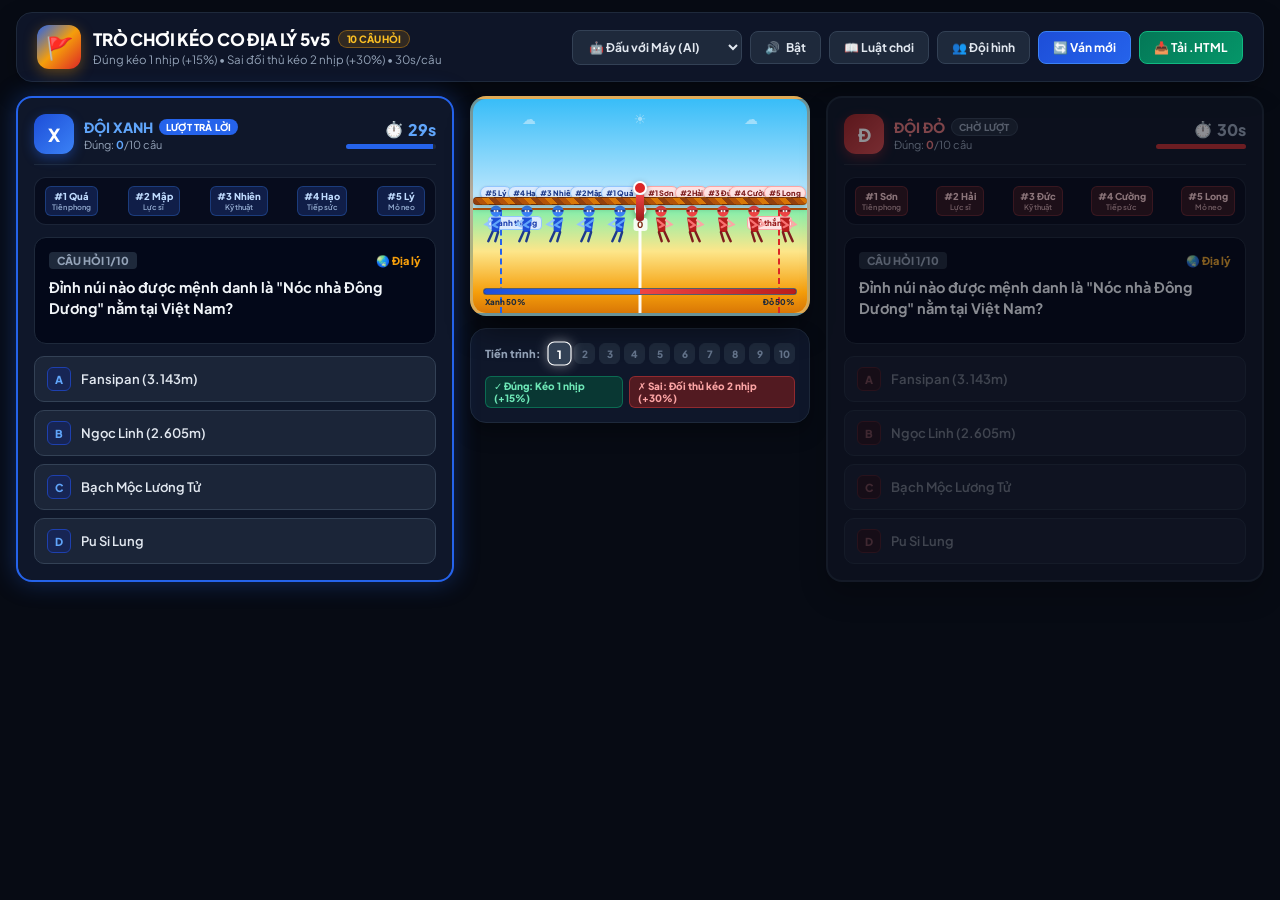
==== index.html @ 5a84fb9d "feat: initialize 5v5 geography tug-of-war game Set up project scaffolding including React, Vite, Tai" ====
<!DOCTYPE html>
<html lang="vi">
<head>
  <meta charset="UTF-8">
  <meta name="viewport" content="width=device-width, initial-scale=1.0">
  <title>Trò Chơi Kéo Co Địa Lý 5v5</title>
  <meta name="description" content="Trò chơi kéo co đối kháng 5v5 giữa Đội Xanh và Đội Đỏ, tích hợp 10 câu hỏi Địa lý: trả lời đúng kéo 1 nhịp, trả lời sai đối thủ kéo 2 nhịp." />
  <meta property="og:title" content="Trò Chơi Kéo Co Địa Lý 5v5" />
  <meta property="og:description" content="Trò chơi kéo co đối kháng 5v5 giữa Đội Xanh và Đội Đỏ, tích hợp 10 câu hỏi Địa lý: trả lời đúng kéo 1 nhịp, trả lời sai đối thủ kéo 2 nhịp." />
  <meta property="og:type" content="website" />
  <link rel="stylesheet" href="/style.css">
</head>
<body>

  <div class="app-wrapper">

    <!-- HEADER -->
    <header class="main-header" id="main-header">
      <div class="brand-section">
        <div class="brand-logo" id="brand-logo">🚩</div>
        <div>
          <div class="brand-title">
            TRÒ CHƠI KÉO CO ĐỊA LÝ 5v5
            <span class="brand-badge">10 Câu Hỏi</span>
          </div>
          <div class="brand-sub">Đúng kéo 1 nhịp (+15%) • Sai đối thủ kéo 2 nhịp (+30%) • 30s/câu</div>
        </div>
      </div>

      <div class="header-toolbar">
        <select id="select-game-mode" class="action-select" title="Chọn chế độ chơi">
          <option value="bot">🤖 Đấu với Máy (AI)</option>
          <option value="pvp">👥 2 Người chơi (PvP)</option>
        </select>

        <button id="btn-toggle-sound" class="action-btn" title="Bật/Tắt âm thanh">
          🔊 <span id="sound-status-text">Bật</span>
        </button>

        <button id="btn-show-rules" class="action-btn" title="Xem luật chơi">
          📖 Luật chơi
        </button>

        <button id="btn-show-roster" class="action-btn" title="Xem danh sách 10 vận động viên">
          👥 Đội hình
        </button>

        <button id="btn-reset-game" class="action-btn btn-blue" title="Bắt đầu ván mới">
          🔄 Ván mới
        </button>

        <a href="/game_keo_co.html" download="tro-choi-keo-co-dia-ly.html" class="action-btn btn-green" title="Tải file HTML duy nhất để chạy offline không cần mạng">
          📥 Tải .HTML
        </a>
      </div>
    </header>

    <!-- MAIN 3-COLUMN BATTLE LAYOUT -->
    <main class="battle-grid">

      <!-- 1. BẢNG CÂU HỎI ĐỘI XANH (BÊN TRÁI) -->
      <section id="blue-panel" class="quiz-panel blue-active">
        <div class="panel-head">
          <div class="team-info">
            <div class="team-icon blue">X</div>
            <div>
              <div class="team-name-row blue">
                ĐỘI XANH
                <span id="blue-status-pill" class="status-pill active-blue">LƯỢT TRẢ LỜI</span>
              </div>
              <div style="font-size: 11px; color: var(--text-muted); margin-top: 2px;">
                Đúng: <strong id="blue-score-num" style="color: var(--blue-light);">0</strong>/10 câu
              </div>
            </div>
          </div>

          <div class="timer-wrapper">
            <div class="timer-counter" id="blue-timer-digits">
              ⏱️ <span id="blue-countdown" style="color: var(--blue-light);">30s</span>
            </div>
            <div class="timer-bar-container">
              <div id="blue-timer-bar" class="timer-bar-inner timer-bar-blue"></div>
            </div>
          </div>
        </div>

        <!-- 5 Thành viên Đội Xanh -->
        <div id="blue-roster-chips" class="roster-chip-box"></div>

        <!-- Khung hiển thị câu hỏi -->
        <div class="question-box">
          <div class="question-tags">
            <span class="q-badge">CÂU HỎI <strong id="blue-q-current">1</strong>/10</span>
            <span class="topic-badge">🌏 Địa lý</span>
          </div>
          <div id="blue-q-text" class="question-text">Đang chuẩn bị câu hỏi...</div>
        </div>

        <!-- 4 Nút Lựa chọn A, B, C, D -->
        <div id="blue-options-container" class="answers-grid"></div>
      </section>

      <!-- 2. SÂN KÉO CO NHỎ GỌN Ở GIỮA -->
      <section class="center-column">
        
        <div class="arena-container" id="arena-stadium">
          <!-- Sky decoration -->
          <div class="arena-sky-clouds">
            <span>☁️</span>
            <span>☀️</span>
            <span>☁️</span>
          </div>

          <!-- Ground with chalk marks -->
          <div class="arena-ground-strip">
            <!-- Center Line 0 -->
            <div class="center-chalk-line">
              <div class="chalk-pin"></div>
              <span class="chalk-label">0</span>
            </div>

            <!-- Left Victory Line (Blue wins) -->
            <div class="threshold-left">
              <span class="threshold-tag tag-left">Xanh thắng</span>
            </div>

            <!-- Right Victory Line (Red wins) -->
            <div class="threshold-right">
              <span class="threshold-tag tag-right">Đỏ thắng</span>
            </div>
          </div>

          <!-- Dynamic Stage Canvas (Moves along X axis when pulled) -->
          <div id="pull-stage-canvas" class="pull-stage-canvas">
            
            <!-- Twisted Rope & Center Knot Ribbon -->
            <div class="rope-container">
              <div class="rope-braid"></div>
              <div class="rope-knot-flag">
                <div class="knot-knot"></div>
                <div class="knot-ribbon"></div>
              </div>
            </div>

            <!-- 5 Blue Athletes vs 5 Red Athletes -->
            <div class="athletes-arena-row">
              <div id="blue-squad-container" class="squad-group"></div>
              <div style="width: 28px;"></div>
              <div id="red-squad-container" class="squad-group"></div>
            </div>

          </div>

          <!-- Advantage Percentage Gauge -->
          <div class="gauge-wrapper">
            <div class="gauge-bar-track">
              <div id="gauge-fill-blue" class="gauge-fill-blue" style="width: 50%;"></div>
              <div id="gauge-fill-red" class="gauge-fill-red" style="width: 50%;"></div>
            </div>
            <div class="gauge-legend">
              <span id="gauge-label-blue">Xanh 50%</span>
              <span id="gauge-label-red">Đỏ 50%</span>
            </div>
          </div>
        </div>

        <!-- Center Information Card (Progress Stepper & Explanation) -->
        <div class="center-meta-card">
          <div class="dots-container-row">
            <span class="dots-label">Tiến trình:</span>
            <div id="dots-stepper" class="dots-track"></div>
          </div>

          <div class="rules-quick-summary">
            <span class="rule-pill success">✓ Đúng: Kéo 1 nhịp (+15%)</span>
            <span class="rule-pill danger">✗ Sai: Đối thủ kéo 2 nhịp (+30%)</span>
          </div>

          <!-- Evaluation / Result Banner -->
          <div id="evaluation-card" class="eval-card" style="display: none;">
            <div id="eval-header-text" class="eval-header"></div>
            <div id="eval-details-text" style="font-weight: 700;"></div>
            <div id="eval-explanation-text" class="eval-explanation"></div>
            <button id="btn-next-step" class="next-btn">
              Tiếp tục câu tiếp theo ➔
            </button>
          </div>
        </div>

      </section>

      <!-- 3. BẢNG CÂU HỎI ĐỘI ĐỎ (BÊN PHẢI) -->
      <section id="red-panel" class="quiz-panel inactive">
        <div class="panel-head">
          <div class="team-info">
            <div class="team-icon red">Đ</div>
            <div>
              <div class="team-name-row red">
                ĐỘI ĐỎ
                <span id="red-status-pill" class="status-pill wait">CHỜ LƯỢT</span>
              </div>
              <div style="font-size: 11px; color: var(--text-muted); margin-top: 2px;">
                Đúng: <strong id="red-score-num" style="color: var(--red-light);">0</strong>/10 câu
              </div>
            </div>
          </div>

          <div class="timer-wrapper">
            <div class="timer-counter" id="red-timer-digits">
              ⏱️ <span id="red-countdown" style="color: var(--text-muted);">30s</span>
            </div>
            <div class="timer-bar-container">
              <div id="red-timer-bar" class="timer-bar-inner timer-bar-red"></div>
            </div>
          </div>
        </div>

        <!-- 5 Thành viên Đội Đỏ -->
        <div id="red-roster-chips" class="roster-chip-box"></div>

        <!-- Khung hiển thị câu hỏi -->
        <div class="question-box">
          <div class="question-tags">
            <span class="q-badge">CÂU HỎI <strong id="red-q-current">1</strong>/10</span>
            <span class="topic-badge">🌏 Địa lý</span>
          </div>
          <div id="red-q-text" class="question-text">Đang chuẩn bị câu hỏi...</div>
        </div>

        <!-- 4 Nút Lựa chọn A, B, C, D -->
        <div id="red-options-container" class="answers-grid"></div>
      </section>

    </main>

  </div>

  <!-- MODAL: VICTORY ANNOUNCEMENT -->
  <div id="victory-modal" class="modal-layer" style="display: none;">
    <div class="modal-card">
      <div class="trophy-container">🏆</div>
      <div class="modal-header-text">
        <h2 id="modal-winner-title" class="modal-title">ĐỘI XANH VÔ ĐỊCH!</h2>
        <p id="modal-winner-sub" class="modal-sub">Trận đấu kéo co kịch tính đã kết thúc!</p>
      </div>

      <div class="score-recap-box">
        <div>
          <div class="recap-col-title">ĐỘI XANH</div>
          <div id="final-score-blue" class="recap-col-score" style="color: var(--blue-light);">0/10</div>
        </div>
        <div class="recap-divider"></div>
        <div>
          <div class="recap-col-title">ĐỘI ĐỎ</div>
          <div id="final-score-red" class="recap-col-score" style="color: var(--red-light);">0/10</div>
        </div>
      </div>

      <button id="btn-modal-play-again" class="next-btn" style="padding: 14px; font-size: 14px;">
        🔄 Chơi ván mới ngay
      </button>
    </div>
  </div>

  <!-- MODAL: RULES -->
  <div id="rules-modal" class="modal-layer" style="display: none;">
    <div class="modal-card">
      <div style="display: flex; justify-content: space-between; align-items: center; border-bottom: 1px solid var(--border-color); padding-bottom: 10px;">
        <h3 style="font-size: 16px; font-weight: 900; color: #fbbf24;">📖 LUẬT CHƠI KÉO CO ĐỊA LÝ 5v5</h3>
        <button id="btn-close-rules" class="modal-close-btn" style="padding: 4px 10px;">✕</button>
      </div>

      <div style="font-size: 13px; line-height: 1.6; color: #cbd5e1; display: flex; flex-direction: column; gap: 10px;">
        <p>🚩 <strong>Đội hình:</strong> Mỗi đội gồm <strong>5 thành viên</strong> giữ các vị trí Tiên phong, Lực sĩ, Kỹ thuật, Tiếp sức và Mỏ neo.</p>
        <p>🎯 <strong>Cơ chế kéo dây:</strong></p>
        <ul style="padding-left: 20px; display: flex; flex-direction: column; gap: 6px;">
          <li><span style="color: #34d399;">✓ Trả lời Đúng:</span> Đội của mình kéo dây <strong>1 nhịp (+15%)</strong> về phía sân mình.</li>
          <li><span style="color: #f87171;">✗ Trả lời Sai:</span> Đội đối phương được kéo <strong>2 nhịp (+30%)</strong> về phía họ!</li>
        </ul>
        <p>⏱️ <strong>Thời gian:</strong> Mỗi câu hỏi có <strong>30 giây</strong> suy nghĩ. Hết giờ tính là trả lời sai.</p>
        <p>🏆 <strong>Chiến thắng:</strong> Kéo mốc cờ đỏ chạm vạch chiến thắng của đội mình, hoặc có lợi thế lớn hơn sau khi hoàn thành cả 10 câu hỏi!</p>
      </div>
    </div>
  </div>

  <!-- MODAL: ROSTERS -->
  <div id="roster-modal" class="modal-layer" style="display: none;">
    <div class="modal-card" style="max-width: 540px;">
      <div style="display: flex; justify-content: space-between; align-items: center; border-bottom: 1px solid var(--border-color); padding-bottom: 10px;">
        <h3 style="font-size: 16px; font-weight: 900; color: #60a5fa;">👥 DANH SÁCH 10 VẬN ĐỘNG VIÊN</h3>
        <button id="btn-close-roster" class="modal-close-btn" style="padding: 4px 10px;">✕</button>
      </div>

      <div style="display: grid; grid-template-columns: 1fr 1fr; gap: 14px;">
        <div style="background: rgba(30, 58, 138, 0.2); border: 1px solid rgba(59, 130, 246, 0.4); border-radius: 12px; padding: 12px;">
          <h4 style="color: #93c5fd; font-weight: 900; font-size: 13px; margin-bottom: 8px;">ĐỘI XANH</h4>
          <ul style="list-style: none; font-size: 12px; display: flex; flex-direction: column; gap: 6px;">
            <li><strong>#1 Quá</strong> - Tiên phong</li>
            <li><strong>#2 Mập</strong> - Lực sĩ</li>
            <li><strong>#3 Nhiên</strong> - Kỹ thuật</li>
            <li><strong>#4 Hạo</strong> - Tiếp sức</li>
            <li><strong>#5 Lý</strong> - Mỏ neo</li>
          </ul>
        </div>

        <div style="background: rgba(127, 29, 29, 0.2); border: 1px solid rgba(239, 68, 68, 0.4); border-radius: 12px; padding: 12px;">
          <h4 style="color: #fca5a5; font-weight: 900; font-size: 13px; margin-bottom: 8px;">ĐỘI ĐỎ</h4>
          <ul style="list-style: none; font-size: 12px; display: flex; flex-direction: column; gap: 6px;">
            <li><strong>#1 Sơn</strong> - Tiên phong</li>
            <li><strong>#2 Hải</strong> - Lực sĩ</li>
            <li><strong>#3 Đức</strong> - Kỹ thuật</li>
            <li><strong>#4 Cường</strong> - Tiếp sức</li>
            <li><strong>#5 Long</strong> - Mỏ neo</li>
          </ul>
        </div>
      </div>
    </div>
  </div>

  <!-- SCRIPT -->
  <script type="module" src="/main.js"></script>
</body>
</html>
---- style.css ----
/* ==========================================================================
   TRÒ CHƠI KÉO CO ĐỊA LÝ 5v5 - CSS STYLESHEET
   100% Pure CSS - Modern, Responsive & Dynamic
   ========================================================================== */

@import url('https://fonts.googleapis.com/css2?family=Plus+Jakarta+Sans:wght@400;500;600;700;800;900&display=swap');

:root {
  --bg-primary: #070b14;
  --bg-surface: #0f172a;
  --bg-card: rgba(15, 23, 42, 0.85);
  --border-color: #1e293b;
  --border-hover: #334155;
  --text-main: #f8fafc;
  --text-muted: #94a3b8;
  --blue-primary: #2563eb;
  --blue-light: #60a5fa;
  --blue-dark: #1e3a8a;
  --blue-glow: rgba(37, 99, 235, 0.35);
  --red-primary: #dc2626;
  --red-light: #f87171;
  --red-dark: #7f1d1d;
  --red-glow: rgba(220, 38, 38, 0.35);
  --gold-primary: #f59e0b;
  --green-primary: #10b981;
  --radius-lg: 16px;
  --radius-md: 12px;
  --radius-sm: 8px;
}

* {
  box-sizing: border-box;
  margin: 0;
  padding: 0;
  font-family: 'Plus Jakarta Sans', system-ui, -apple-system, sans-serif;
}

body {
  background-color: var(--bg-primary);
  color: var(--text-main);
  min-height: 100vh;
  display: flex;
  flex-direction: column;
  align-items: center;
  padding: 12px 16px 24px;
  overflow-x: hidden;
}

.app-wrapper {
  width: 100%;
  max-width: 1360px;
  display: flex;
  flex-direction: column;
  gap: 14px;
}

/* ==========================================================================
   HEADER
   ========================================================================== */
.main-header {
  background: rgba(15, 23, 42, 0.95);
  backdrop-filter: blur(12px);
  border: 1px solid var(--border-color);
  border-radius: var(--radius-lg);
  padding: 12px 20px;
  display: flex;
  flex-wrap: wrap;
  justify-content: space-between;
  align-items: center;
  gap: 12px;
  box-shadow: 0 10px 30px -10px rgba(0, 0, 0, 0.6);
}

.brand-section {
  display: flex;
  align-items: center;
  gap: 12px;
}

.brand-logo {
  width: 44px;
  height: 44px;
  border-radius: 12px;
  background: linear-gradient(135deg, var(--blue-primary), var(--gold-primary), var(--red-primary));
  display: flex;
  align-items: center;
  justify-content: center;
  font-size: 22px;
  box-shadow: 0 4px 14px rgba(245, 158, 11, 0.35);
}

.brand-title {
  font-size: 17px;
  font-weight: 900;
  letter-spacing: -0.01em;
  color: #ffffff;
  display: flex;
  align-items: center;
  gap: 8px;
  flex-wrap: wrap;
}

.brand-badge {
  font-size: 10px;
  font-weight: 800;
  background: rgba(245, 158, 11, 0.15);
  color: #fbbf24;
  border: 1px solid rgba(245, 158, 11, 0.4);
  padding: 2px 8px;
  border-radius: 9999px;
  text-transform: uppercase;
}

.brand-sub {
  font-size: 11.5px;
  color: var(--text-muted);
  margin-top: 2px;
}

.header-toolbar {
  display: flex;
  flex-wrap: wrap;
  align-items: center;
  gap: 8px;
}

.action-btn {
  background: #1e293b;
  color: #e2e8f0;
  border: 1px solid var(--border-hover);
  border-radius: var(--radius-sm);
  padding: 8px 14px;
  font-size: 12px;
  font-weight: 700;
  cursor: pointer;
  display: inline-flex;
  align-items: center;
  gap: 6px;
  text-decoration: none;
  transition: all 0.2s ease;
  user-select: none;
}

.action-btn:hover {
  background: #334155;
  border-color: #475569;
  transform: translateY(-1px);
}

.action-btn:active {
  transform: translateY(0);
}

.action-select {
  background: #1e293b;
  color: #e2e8f0;
  border: 1px solid var(--border-hover);
  border-radius: var(--radius-sm);
  padding: 8px 12px;
  font-size: 12px;
  font-weight: 700;
  cursor: pointer;
  outline: none;
}

.btn-blue {
  background: linear-gradient(135deg, #1d4ed8, #2563eb);
  color: #fff;
  border: 1px solid #3b82f6;
}
.btn-blue:hover {
  background: linear-gradient(135deg, #2563eb, #3b82f6);
}

.btn-green {
  background: linear-gradient(135deg, #047857, #059669);
  color: #fff;
  border: 1px solid #10b981;
}
.btn-green:hover {
  background: linear-gradient(135deg, #059669, #10b981);
}

/* ==========================================================================
   3-COLUMN BATTLE LAYOUT
   ========================================================================== */
.battle-grid {
  display: grid;
  grid-template-columns: 1fr;
  gap: 16px;
  width: 100%;
}

@media (min-width: 960px) {
  .battle-grid {
    grid-template-columns: 1fr 340px 1fr;
    align-items: start;
  }
}

/* ==========================================================================
   QUIZ PANELS (TEAM BLUE & TEAM RED)
   ========================================================================== */
.quiz-panel {
  background: var(--bg-surface);
  border: 2px solid var(--border-color);
  border-radius: var(--radius-lg);
  padding: 16px;
  display: flex;
  flex-direction: column;
  gap: 12px;
  box-shadow: 0 14px 28px rgba(0, 0, 0, 0.4);
  transition: all 0.3s cubic-bezier(0.4, 0, 0.2, 1);
  position: relative;
}

.quiz-panel.blue-active {
  border-color: var(--blue-primary);
  box-shadow: 0 0 24px var(--blue-glow);
}

.quiz-panel.red-active {
  border-color: var(--red-primary);
  box-shadow: 0 0 24px var(--red-glow);
}

.quiz-panel.inactive {
  opacity: 0.55;
  filter: saturate(0.8);
}

.panel-head {
  display: flex;
  justify-content: space-between;
  align-items: center;
  border-bottom: 1px solid var(--border-color);
  padding-bottom: 10px;
}

.team-info {
  display: flex;
  align-items: center;
  gap: 10px;
}

.team-icon {
  width: 40px;
  height: 40px;
  border-radius: var(--radius-md);
  display: flex;
  align-items: center;
  justify-content: center;
  font-size: 18px;
  font-weight: 900;
  color: #ffffff;
}

.team-icon.blue {
  background: linear-gradient(135deg, #1d4ed8, #3b82f6);
  box-shadow: 0 4px 12px rgba(37, 99, 235, 0.4);
}

.team-icon.red {
  background: linear-gradient(135deg, #b91c1c, #ef4444);
  box-shadow: 0 4px 12px rgba(220, 38, 38, 0.4);
}

.team-name-row {
  font-size: 14px;
  font-weight: 900;
  display: flex;
  align-items: center;
  gap: 6px;
}

.team-name-row.blue { color: var(--blue-light); }
.team-name-row.red { color: var(--red-light); }

.status-pill {
  font-size: 9.5px;
  font-weight: 800;
  padding: 2px 7px;
  border-radius: 9999px;
  letter-spacing: 0.02em;
  text-transform: uppercase;
}

.status-pill.active-blue {
  background: var(--blue-primary);
  color: #fff;
  animation: pulse-ring 1.8s infinite;
}

.status-pill.active-red {
  background: var(--red-primary);
  color: #fff;
  animation: pulse-ring 1.8s infinite;
}

.status-pill.wait {
  background: #1e293b;
  color: var(--text-muted);
  border: 1px solid var(--border-hover);
}

@keyframes pulse-ring {
  0% { box-shadow: 0 0 0 0 rgba(37, 99, 235, 0.5); }
  70% { box-shadow: 0 0 0 6px rgba(37, 99, 235, 0); }
  100% { box-shadow: 0 0 0 0 rgba(37, 99, 235, 0); }
}

.timer-wrapper {
  display: flex;
  flex-direction: column;
  align-items: flex-end;
}

.timer-counter {
  font-family: ui-monospace, monospace;
  font-size: 16px;
  font-weight: 900;
  display: flex;
  align-items: center;
  gap: 4px;
}

.timer-bar-container {
  width: 90px;
  height: 5px;
  background: #1e293b;
  border-radius: 9999px;
  overflow: hidden;
  margin-top: 4px;
}

.timer-bar-inner {
  height: 100%;
  width: 100%;
  transition: width 0.3s linear;
}

.timer-bar-blue { background: var(--blue-primary); }
.timer-bar-red { background: var(--red-primary); }
.timer-bar-urgent {
  background: #ef4444 !important;
  animation: bar-flicker 0.4s infinite alternate;
}

@keyframes bar-flicker {
  from { opacity: 0.6; }
  to { opacity: 1; }
}

/* 5 Team Members Mini Grid */
.roster-chip-box {
  background: rgba(2, 6, 23, 0.6);
  border: 1px solid rgba(30, 41, 59, 0.9);
  border-radius: var(--radius-md);
  padding: 8px 10px;
  display: flex;
  align-items: center;
  justify-content: space-between;
  gap: 4px;
  overflow-x: auto;
}

.roster-member {
  display: flex;
  flex-direction: column;
  align-items: center;
  font-size: 9.5px;
  font-weight: 800;
  padding: 3px 6px;
  border-radius: 6px;
  border: 1px solid transparent;
  min-width: 48px;
  text-align: center;
}

.roster-member.blue {
  background: rgba(30, 58, 138, 0.4);
  color: #bfdbfe;
  border-color: rgba(59, 130, 246, 0.3);
}

.roster-member.red {
  background: rgba(127, 29, 29, 0.4);
  color: #fecaca;
  border-color: rgba(239, 68, 68, 0.3);
}

.roster-role-sub {
  font-size: 7.5px;
  opacity: 0.75;
  font-weight: 600;
}

/* Question Section */
.question-box {
  background: rgba(2, 6, 23, 0.85);
  border: 1px solid var(--border-color);
  border-radius: var(--radius-md);
  padding: 14px;
  display: flex;
  flex-direction: column;
  gap: 8px;
}

.question-tags {
  display: flex;
  justify-content: space-between;
  align-items: center;
  font-size: 11px;
  font-weight: 800;
}

.q-badge {
  background: #1e293b;
  color: #94a3b8;
  padding: 2px 8px;
  border-radius: 4px;
}

.topic-badge {
  color: var(--gold-primary);
  display: flex;
  align-items: center;
  gap: 4px;
}

.question-text {
  font-size: 14.5px;
  font-weight: 700;
  line-height: 1.45;
  color: #f1f5f9;
  min-height: 52px;
}

/* Options A B C D */
.answers-grid {
  display: flex;
  flex-direction: column;
  gap: 8px;
}

.ans-btn {
  background: rgba(30, 41, 59, 0.85);
  border: 1px solid #334155;
  border-radius: 10px;
  padding: 10px 12px;
  color: #e2e8f0;
  font-size: 13px;
  font-weight: 600;
  display: flex;
  align-items: center;
  gap: 10px;
  text-align: left;
  cursor: pointer;
  transition: all 0.15s ease;
  user-select: none;
}

.ans-btn:hover:not(:disabled) {
  background: rgba(59, 130, 246, 0.2);
  border-color: #60a5fa;
  transform: translateX(3px);
  color: #ffffff;
}

.ans-btn:disabled {
  opacity: 0.45;
  cursor: not-allowed;
}

.ans-key {
  width: 24px;
  height: 24px;
  border-radius: 6px;
  font-size: 11px;
  font-weight: 900;
  display: flex;
  align-items: center;
  justify-content: center;
  flex-shrink: 0;
}

.key-blue {
  background: #172554;
  color: #60a5fa;
  border: 1px solid #1e40af;
}

.key-red {
  background: #450a0a;
  color: #f87171;
  border: 1px solid #991b1b;
}

/* ==========================================================================
   CENTER PANEL (TUG OF WAR ARENA & MATCH STATS)
   ========================================================================== */
.center-column {
  display: flex;
  flex-direction: column;
  gap: 12px;
}

/* The Stadium / Arena */
.arena-container {
  position: relative;
  width: 100%;
  height: 220px;
  border-radius: var(--radius-lg);
  border: 3px solid rgba(180, 83, 9, 0.4);
  background: linear-gradient(to bottom, #38bdf8 0%, #bae6fd 45%, #a7f3d0 70%, #fde68a 100%);
  overflow: hidden;
  box-shadow: 0 20px 30px -10px rgba(0, 0, 0, 0.6);
  user-select: none;
}

/* Sky clouds & sun accent */
.arena-sky-clouds {
  position: absolute;
  top: 10px;
  left: 0;
  right: 0;
  display: flex;
  justify-content: space-around;
  opacity: 0.45;
  pointer-events: none;
  font-size: 14px;
}

/* Stadium ground */
.arena-ground-strip {
  position: absolute;
  left: 0;
  right: 0;
  bottom: 0;
  height: 105px;
  background: linear-gradient(to top, #d97706, #f59e0b 20%, #fde68a 60%, #86efac 100%);
  border-top: 2px solid #b45309;
}

/* Chalk mark 0 */
.center-chalk-line {
  position: absolute;
  left: 50%;
  top: 0;
  bottom: 0;
  width: 3px;
  background: rgba(255, 255, 255, 0.95);
  transform: translateX(-50%);
  display: flex;
  flex-direction: column;
  align-items: center;
  z-index: 5;
}

.chalk-pin {
  width: 12px;
  height: 12px;
  border-radius: 50%;
  background: #ea580c;
  border: 2px solid #fff;
  margin-top: -6px;
  box-shadow: 0 2px 6px rgba(0,0,0,0.4);
}

.chalk-label {
  font-size: 9px;
  font-weight: 900;
  color: #7c2d12;
  background: rgba(255, 255, 255, 0.85);
  padding: 1px 4px;
  border-radius: 3px;
  margin-top: 2px;
}

/* Win threshold lines */
.threshold-left {
  position: absolute;
  left: 8%;
  top: 0;
  bottom: 0;
  border-left: 2px dashed #2563eb;
  z-index: 5;
}

.threshold-right {
  position: absolute;
  right: 8%;
  top: 0;
  bottom: 0;
  border-right: 2px dashed #dc2626;
  z-index: 5;
}

.threshold-tag {
  position: absolute;
  top: 6px;
  font-size: 8px;
  font-weight: 900;
  padding: 1px 4px;
  border-radius: 4px;
  white-space: nowrap;
}

.tag-left {
  left: -14px;
  background: #dbeafe;
  color: #1e40af;
  border: 1px solid #93c5fd;
}

.tag-right {
  right: -14px;
  background: #fee2e2;
  color: #991b1b;
  border: 1px solid #fca5a5;
}

/* Dynamic Pull Stage: Moves along X-axis */
.pull-stage-canvas {
  position: relative;
  width: 100%;
  height: 100%;
  display: flex;
  align-items: center;
  justify-content: center;
  transition: transform 0.35s cubic-bezier(0.34, 1.56, 0.64, 1);
  z-index: 10;
}

/* Rope line */
.rope-container {
  position: absolute;
  left: 0;
  right: 0;
  top: 96px;
  height: 12px;
  z-index: 20;
  display: flex;
  align-items: center;
  pointer-events: none;
}

.rope-braid {
  width: 100%;
  height: 8px;
  border-radius: 9999px;
  background: repeating-linear-gradient(
    45deg,
    #92400e,
    #92400e 5px,
    #b45309 5px,
    #b45309 10px,
    #d97706 10px,
    #d97706 15px
  );
  border-top: 1px solid rgba(69, 26, 3, 0.5);
  border-bottom: 1px solid rgba(69, 26, 3, 0.5);
  box-shadow: 0 3px 6px rgba(0, 0, 0, 0.25);
}

.rope-knot-flag {
  position: absolute;
  left: 50%;
  top: 50%;
  transform: translate(-50%, -50%);
  display: flex;
  flex-direction: column;
  align-items: center;
  z-index: 25;
}

.knot-knot {
  width: 14px;
  height: 14px;
  border-radius: 50%;
  background: #dc2626;
  border: 2px solid #ffffff;
  box-shadow: 0 2px 6px rgba(0,0,0,0.3);
}

.knot-ribbon {
  width: 8px;
  height: 26px;
  background: linear-gradient(to bottom, #ef4444, #991b1b);
  border-radius: 0 0 3px 3px;
  transform-origin: top center;
  animation: flutter-ribbon 1s ease-in-out infinite alternate;
}

@keyframes flutter-ribbon {
  0% { transform: rotate(-12deg); }
  100% { transform: rotate(12deg); }
}

/* Athlete sprites row */
.athletes-arena-row {
  position: relative;
  width: 100%;
  max-width: 320px;
  display: flex;
  align-items: flex-end;
  justify-content: space-between;
  padding: 0 4px;
  z-index: 15;
  margin-top: 18px;
}

.squad-group {
  display: flex;
  align-items: flex-end;
  margin: 0 -4px;
}

.athlete-figure {
  width: 31px;
  display: flex;
  flex-direction: column;
  align-items: center;
}

.athlete-nametag {
  font-size: 7.5px;
  font-weight: 900;
  padding: 1px 4px;
  border-radius: 9999px;
  white-space: nowrap;
  margin-bottom: 2px;
  box-shadow: 0 1px 3px rgba(0,0,0,0.2);
}

.nametag-blue {
  background: #dbeafe;
  color: #1e3a8a;
  border: 1px solid #93c5fd;
}

.nametag-red {
  background: #fee2e2;
  color: #7f1d1d;
  border: 1px solid #fca5a5;
}

/* Advantage percentage gauge */
.gauge-wrapper {
  position: absolute;
  bottom: 6px;
  left: 10px;
  right: 10px;
  z-index: 25;
}

.gauge-bar-track {
  width: 100%;
  height: 7px;
  background: #0f172a;
  border-radius: 9999px;
  overflow: hidden;
  display: flex;
  border: 1px solid rgba(255, 255, 255, 0.3);
}

.gauge-fill-blue {
  background: linear-gradient(to right, #1d4ed8, #3b82f6);
  height: 100%;
  transition: width 0.35s ease;
}

.gauge-fill-red {
  background: linear-gradient(to right, #ef4444, #b91c1c);
  height: 100%;
  transition: width 0.35s ease;
}

.gauge-legend {
  display: flex;
  justify-content: space-between;
  font-size: 8px;
  font-weight: 900;
  margin-top: 2px;
  color: #1e293b;
  padding: 0 2px;
}

/* Center Info Box (Progress Dots + Explanations) */
.center-meta-card {
  background: var(--bg-surface);
  border: 1px solid var(--border-color);
  border-radius: var(--radius-lg);
  padding: 14px;
  display: flex;
  flex-direction: column;
  gap: 12px;
  box-shadow: 0 10px 20px rgba(0,0,0,0.3);
}

.dots-container-row {
  display: flex;
  align-items: center;
  justify-content: space-between;
  gap: 6px;
}

.dots-label {
  font-size: 11px;
  font-weight: 800;
  color: var(--text-muted);
  white-space: nowrap;
}

.dots-track {
  display: flex;
  gap: 4px;
  flex-wrap: wrap;
}

.step-bubble {
  width: 21px;
  height: 21px;
  border-radius: 6px;
  font-size: 10px;
  font-weight: 800;
  display: flex;
  align-items: center;
  justify-content: center;
  border: 1px solid var(--border-color);
  background: #1e293b;
  color: #64748b;
  transition: all 0.2s ease;
}

.step-bubble.active {
  border-color: #ffffff;
  color: #ffffff;
  background: #334155;
  transform: scale(1.15);
  box-shadow: 0 0 10px rgba(255, 255, 255, 0.4);
}

.step-bubble.correct {
  background: #059669;
  border-color: #10b981;
  color: #ffffff;
}

.step-bubble.wrong {
  background: #dc2626;
  border-color: #ef4444;
  color: #ffffff;
}

/* Rules Pill Box */
.rules-quick-summary {
  display: flex;
  justify-content: space-between;
  gap: 6px;
  font-size: 10px;
  font-weight: 800;
}

.rule-pill {
  padding: 3px 8px;
  border-radius: 6px;
  display: inline-flex;
  align-items: center;
  gap: 4px;
}

.rule-pill.success {
  background: rgba(6, 78, 59, 0.6);
  color: #6ee7b7;
  border: 1px solid rgba(16, 185, 129, 0.4);
}

.rule-pill.danger {
  background: rgba(127, 29, 29, 0.6);
  color: #fca5a5;
  border: 1px solid rgba(239, 68, 68, 0.4);
}

/* Evaluation Banner */
.eval-card {
  border-radius: var(--radius-md);
  padding: 12px;
  font-size: 12px;
  line-height: 1.5;
  display: flex;
  flex-direction: column;
  gap: 8px;
  animation: slide-up 0.25s ease-out;
}

@keyframes slide-up {
  from { opacity: 0; transform: translateY(6px); }
  to { opacity: 1; transform: translateY(0); }
}

.eval-card.correct {
  background: rgba(6, 78, 59, 0.8);
  border: 1px solid #10b981;
  color: #d1fae5;
}

.eval-card.wrong {
  background: rgba(127, 29, 29, 0.8);
  border: 1px solid #ef4444;
  color: #fee2e2;
}

.eval-header {
  font-size: 13px;
  font-weight: 900;
  display: flex;
  align-items: center;
  gap: 6px;
}

.eval-explanation {
  background: rgba(0, 0, 0, 0.25);
  border-radius: 8px;
  padding: 8px 10px;
  font-size: 11.5px;
}

.next-btn {
  background: linear-gradient(135deg, #2563eb, #4f46e5);
  color: #fff;
  border: none;
  border-radius: 8px;
  padding: 10px;
  font-size: 12px;
  font-weight: 800;
  cursor: pointer;
  width: 100%;
  transition: all 0.2s ease;
  box-shadow: 0 4px 12px rgba(37, 99, 235, 0.3);
}

.next-btn:hover {
  background: linear-gradient(135deg, #1d4ed8, #4338ca);
  transform: translateY(-1px);
}

/* ==========================================================================
   MODALS
   ========================================================================== */
.modal-layer {
  position: fixed;
  inset: 0;
  background: rgba(2, 6, 23, 0.85);
  backdrop-filter: blur(8px);
  display: flex;
  align-items: center;
  justify-content: center;
  padding: 16px;
  z-index: 9999;
}

.modal-card {
  background: #0f172a;
  border: 2px solid var(--border-color);
  border-radius: 20px;
  padding: 24px;
  max-width: 480px;
  width: 100%;
  box-shadow: 0 25px 50px -12px rgba(0, 0, 0, 0.7);
  animation: modal-pop 0.3s cubic-bezier(0.34, 1.56, 0.64, 1);
  display: flex;
  flex-direction: column;
  gap: 16px;
}

@keyframes modal-pop {
  from { opacity: 0; transform: scale(0.92); }
  to { opacity: 1; transform: scale(1); }
}

.trophy-container {
  width: 76px;
  height: 76px;
  border-radius: 20px;
  background: linear-gradient(135deg, #f59e0b, #fef08a);
  font-size: 40px;
  display: flex;
  align-items: center;
  justify-content: center;
  margin: 0 auto;
  box-shadow: 0 10px 25px rgba(245, 158, 11, 0.4);
}

.modal-header-text {
  text-align: center;
}

.modal-title {
  font-size: 22px;
  font-weight: 900;
  margin-bottom: 4px;
}

.modal-sub {
  font-size: 13px;
  color: var(--text-muted);
}

.score-recap-box {
  background: #020617;
  border: 1px solid var(--border-color);
  border-radius: 12px;
  padding: 14px;
  display: flex;
  justify-content: space-around;
  align-items: center;
  text-align: center;
}

.recap-col-title {
  font-size: 11px;
  font-weight: 800;
  color: var(--text-muted);
}

.recap-col-score {
  font-size: 24px;
  font-weight: 900;
  margin-top: 4px;
}

.recap-divider {
  width: 1px;
  height: 36px;
  background: var(--border-color);
}

.modal-close-btn {
  background: #1e293b;
  color: #f8fafc;
  border: 1px solid var(--border-hover);
  border-radius: 10px;
  padding: 10px 16px;
  font-size: 13px;
  font-weight: 800;
  cursor: pointer;
  transition: all 0.2s;
}

.modal-close-btn:hover {
  background: #334155;
}
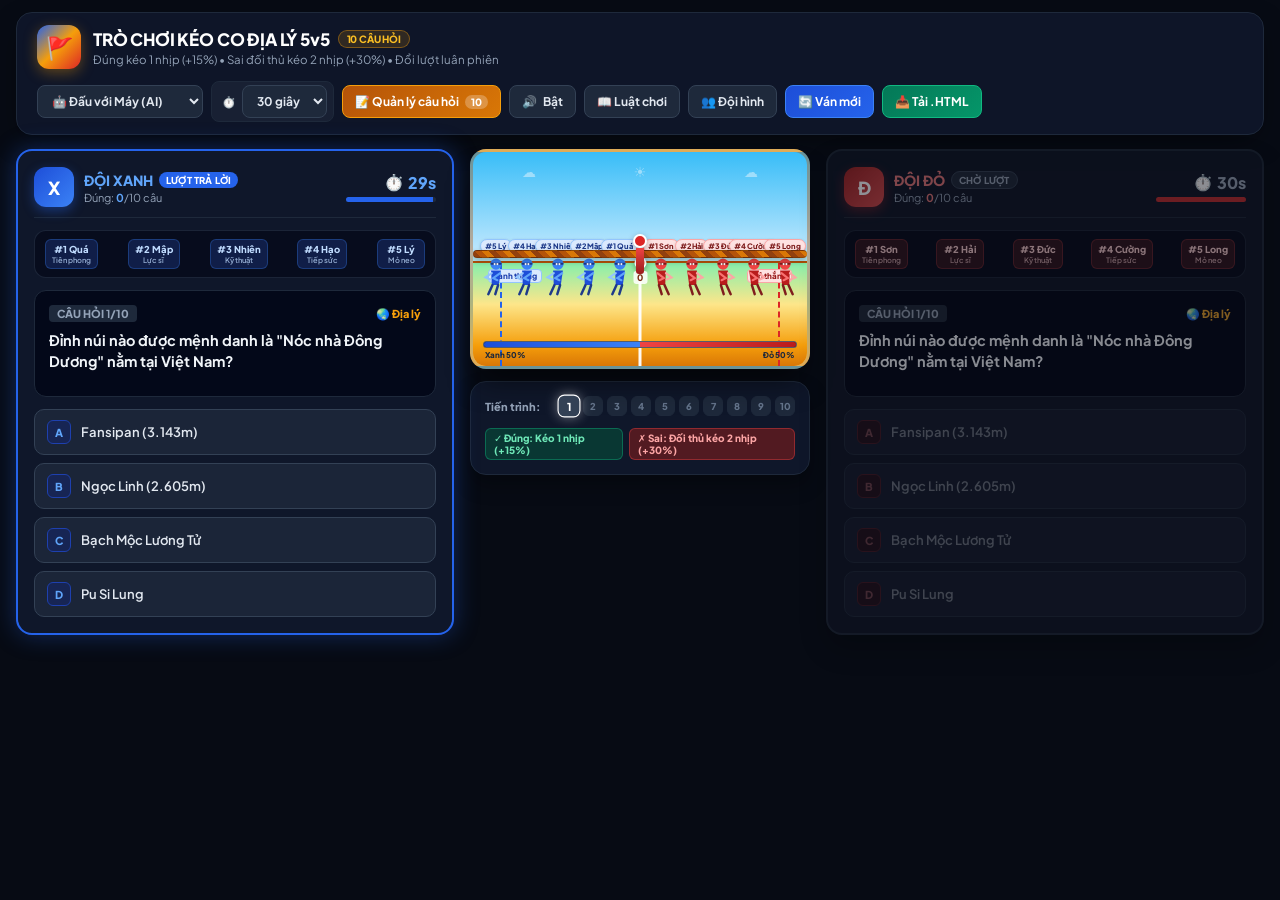
==== commit 0de9eecc: "refactor: improve project structure and configurability - Update Vite configuration for static deplo" ====
--- a/index.html
+++ b/index.html
@@ -4,11 +4,11 @@
   <meta charset="UTF-8">
   <meta name="viewport" content="width=device-width, initial-scale=1.0">
   <title>Trò Chơi Kéo Co Địa Lý 5v5</title>
-  <meta name="description" content="Trò chơi kéo co đối kháng 5v5 giữa Đội Xanh và Đội Đỏ, tích hợp 10 câu hỏi Địa lý: trả lời đúng kéo 1 nhịp, trả lời sai đối thủ kéo 2 nhịp." />
+  <meta name="description" content="Trò chơi kéo co đối kháng 5v5 giữa Đội Xanh và Đội Đỏ, tích hợp câu hỏi Địa lý: trả lời đúng kéo 1 nhịp, trả lời sai đối thủ kéo 2 nhịp. Hỗ trợ tùy chỉnh câu hỏi và thời gian." />
   <meta property="og:title" content="Trò Chơi Kéo Co Địa Lý 5v5" />
-  <meta property="og:description" content="Trò chơi kéo co đối kháng 5v5 giữa Đội Xanh và Đội Đỏ, tích hợp 10 câu hỏi Địa lý: trả lời đúng kéo 1 nhịp, trả lời sai đối thủ kéo 2 nhịp." />
+  <meta property="og:description" content="Trò chơi kéo co đối kháng 5v5 giữa Đội Xanh và Đội Đỏ, tích hợp câu hỏi Địa lý: trả lời đúng kéo 1 nhịp, trả lời sai đối thủ kéo 2 nhịp. Hỗ trợ tùy chỉnh câu hỏi và thời gian." />
   <meta property="og:type" content="website" />
-  <link rel="stylesheet" href="/style.css">
+  <link rel="stylesheet" href="./style.css">
 </head>
 <body>
 
@@ -21,35 +21,56 @@
         <div>
           <div class="brand-title">
             TRÒ CHƠI KÉO CO ĐỊA LÝ 5v5
-            <span class="brand-badge">10 Câu Hỏi</span>
-          </div>
-          <div class="brand-sub">Đúng kéo 1 nhịp (+15%) • Sai đối thủ kéo 2 nhịp (+30%) • 30s/câu</div>
+            <span class="brand-badge" id="header-q-badge">10 Câu Hỏi</span>
+          </div>
+          <div class="brand-sub">Đúng kéo 1 nhịp (+15%) • Sai đối thủ kéo 2 nhịp (+30%) • Đổi lượt luân phiên</div>
         </div>
       </div>
 
       <div class="header-toolbar">
+        <!-- Chế độ chơi -->
         <select id="select-game-mode" class="action-select" title="Chọn chế độ chơi">
           <option value="bot">🤖 Đấu với Máy (AI)</option>
           <option value="pvp">👥 2 Người chơi (PvP)</option>
         </select>
 
+        <!-- Thời gian mỗi lượt 30s, 60s, 90s -->
+        <div class="toolbar-group" title="Thời gian trả lời mỗi câu">
+          <span class="toolbar-label">⏱️</span>
+          <select id="select-turn-time" class="action-select" title="Chọn thời gian trả lời">
+            <option value="30">30 giây</option>
+            <option value="60">60 giây</option>
+            <option value="90">90 giây</option>
+          </select>
+        </div>
+
+        <!-- Quản lý câu hỏi (Thêm/Sửa/Xóa) -->
+        <button id="btn-manage-questions" class="action-btn btn-gold" title="Thêm, sửa, xóa danh sách câu hỏi">
+          📝 Quản lý câu hỏi <span id="q-count-badge" class="badge-count">10</span>
+        </button>
+
+        <!-- Âm thanh -->
         <button id="btn-toggle-sound" class="action-btn" title="Bật/Tắt âm thanh">
           🔊 <span id="sound-status-text">Bật</span>
         </button>
 
+        <!-- Luật chơi -->
         <button id="btn-show-rules" class="action-btn" title="Xem luật chơi">
           📖 Luật chơi
         </button>
 
+        <!-- Đội hình -->
         <button id="btn-show-roster" class="action-btn" title="Xem danh sách 10 vận động viên">
           👥 Đội hình
         </button>
 
+        <!-- Ván mới -->
         <button id="btn-reset-game" class="action-btn btn-blue" title="Bắt đầu ván mới">
           🔄 Ván mới
         </button>
 
-        <a href="/game_keo_co.html" download="tro-choi-keo-co-dia-ly.html" class="action-btn btn-green" title="Tải file HTML duy nhất để chạy offline không cần mạng">
+        <!-- Tải file HTML duy nhất offline -->
+        <a href="./game_keo_co.html" download="tro-choi-keo-co-dia-ly.html" class="action-btn btn-green" title="Tải file HTML duy nhất để chạy offline không cần mạng">
           📥 Tải .HTML
         </a>
       </div>
@@ -69,7 +90,7 @@
                 <span id="blue-status-pill" class="status-pill active-blue">LƯỢT TRẢ LỜI</span>
               </div>
               <div style="font-size: 11px; color: var(--text-muted); margin-top: 2px;">
-                Đúng: <strong id="blue-score-num" style="color: var(--blue-light);">0</strong>/10 câu
+                Đúng: <strong id="blue-score-num" style="color: var(--blue-light);">0</strong>/<span class="total-q-label">10</span> câu
               </div>
             </div>
           </div>
@@ -90,7 +111,7 @@
         <!-- Khung hiển thị câu hỏi -->
         <div class="question-box">
           <div class="question-tags">
-            <span class="q-badge">CÂU HỎI <strong id="blue-q-current">1</strong>/10</span>
+            <span class="q-badge">CÂU HỎI <strong id="blue-q-current">1</strong>/<span class="total-q-label">10</span></span>
             <span class="topic-badge">🌏 Địa lý</span>
           </div>
           <div id="blue-q-text" class="question-text">Đang chuẩn bị câu hỏi...</div>
@@ -200,7 +221,7 @@
                 <span id="red-status-pill" class="status-pill wait">CHỜ LƯỢT</span>
               </div>
               <div style="font-size: 11px; color: var(--text-muted); margin-top: 2px;">
-                Đúng: <strong id="red-score-num" style="color: var(--red-light);">0</strong>/10 câu
+                Đúng: <strong id="red-score-num" style="color: var(--red-light);">0</strong>/<span class="total-q-label">10</span> câu
               </div>
             </div>
           </div>
@@ -221,7 +242,7 @@
         <!-- Khung hiển thị câu hỏi -->
         <div class="question-box">
           <div class="question-tags">
-            <span class="q-badge">CÂU HỎI <strong id="red-q-current">1</strong>/10</span>
+            <span class="q-badge">CÂU HỎI <strong id="red-q-current">1</strong>/<span class="total-q-label">10</span></span>
             <span class="topic-badge">🌏 Địa lý</span>
           </div>
           <div id="red-q-text" class="question-text">Đang chuẩn bị câu hỏi...</div>
@@ -262,12 +283,106 @@
     </div>
   </div>
 
+  <!-- MODAL: QUẢN LÝ CÂU HỎI (THÊM / SỬA / XÓA) -->
+  <div id="questions-modal" class="modal-layer" style="display: none;">
+    <div class="modal-card wide-modal">
+      <div class="modal-header-row">
+        <div class="modal-title-text">
+          <span>📝</span> QUẢN LÝ NGÂN HÀNG CÂU HỎI ĐỊA LÝ
+        </div>
+        <button id="btn-close-q-modal" class="modal-close-btn">✕ Đóng</button>
+      </div>
+
+      <div class="q-manager-toolbar">
+        <div style="font-size: 12px; font-weight: 700; color: #cbd5e1;">
+          Tổng số câu hỏi: <strong id="q-total-count-text" style="color: var(--gold-light);">10</strong>
+        </div>
+        <div style="display: flex; gap: 8px;">
+          <button id="btn-open-add-q" class="action-btn btn-blue" style="padding: 6px 12px;">
+            ➕ Thêm câu hỏi mới
+          </button>
+          <button id="btn-reset-default-q" class="action-btn" style="padding: 6px 12px;" title="Khôi phục lại 10 câu hỏi mặc định">
+            🔄 Khôi phục 10 câu gốc
+          </button>
+        </div>
+      </div>
+
+      <!-- Danh sách câu hỏi cuộn được -->
+      <div id="q-items-container" class="q-manager-list"></div>
+    </div>
+  </div>
+
+  <!-- MODAL: FORM THÊM / SỬA CÂU HỎI -->
+  <div id="q-form-modal" class="modal-layer" style="display: none;">
+    <div class="modal-card" style="max-width: 580px;">
+      <div class="modal-header-row">
+        <div id="q-form-modal-title" class="modal-title-text">
+          <span>➕</span> Thêm câu hỏi mới
+        </div>
+        <button id="btn-close-form-modal" class="modal-close-btn">✕ Hủy</button>
+      </div>
+
+      <form id="form-question" style="display: flex; flex-direction: column; gap: 12px;">
+        <input type="hidden" id="form-q-id" value="">
+
+        <div class="form-group">
+          <label class="form-label" for="form-q-text">Nội dung câu hỏi: *</label>
+          <textarea id="form-q-text" class="form-textarea" placeholder="Nhập nội dung câu hỏi địa lý..." required></textarea>
+        </div>
+
+        <div class="form-group">
+          <label class="form-label">4 Phương án trả lời (A, B, C, D): *</label>
+          <div class="options-form-grid">
+            <div class="opt-input-wrapper">
+              <span class="opt-key-badge">A</span>
+              <input type="text" id="form-opt-0" class="form-input" placeholder="Phương án A..." required>
+            </div>
+            <div class="opt-input-wrapper">
+              <span class="opt-key-badge">B</span>
+              <input type="text" id="form-opt-1" class="form-input" placeholder="Phương án B..." required>
+            </div>
+            <div class="opt-input-wrapper">
+              <span class="opt-key-badge">C</span>
+              <input type="text" id="form-opt-2" class="form-input" placeholder="Phương án C..." required>
+            </div>
+            <div class="opt-input-wrapper">
+              <span class="opt-key-badge">D</span>
+              <input type="text" id="form-opt-3" class="form-input" placeholder="Phương án D..." required>
+            </div>
+          </div>
+        </div>
+
+        <div class="form-group">
+          <label class="form-label" for="form-q-correct">Chọn đáp án đúng: *</label>
+          <select id="form-q-correct" class="form-select">
+            <option value="0">Phương án A</option>
+            <option value="1">Phương án B</option>
+            <option value="2">Phương án C</option>
+            <option value="3">Phương án D</option>
+          </select>
+        </div>
+
+        <div class="form-group">
+          <label class="form-label" for="form-q-explanation">Kiến thức / Giải thích chi tiết:</label>
+          <textarea id="form-q-explanation" class="form-textarea" placeholder="Nhập thông tin giải thích sau khi người chơi trả lời..."></textarea>
+        </div>
+
+        <div class="form-actions-row">
+          <button type="button" id="btn-cancel-form" class="action-btn">Hủy bỏ</button>
+          <button type="submit" class="action-btn btn-blue">💾 Lưu câu hỏi</button>
+        </div>
+      </form>
+    </div>
+  </div>
+
   <!-- MODAL: RULES -->
   <div id="rules-modal" class="modal-layer" style="display: none;">
     <div class="modal-card">
-      <div style="display: flex; justify-content: space-between; align-items: center; border-bottom: 1px solid var(--border-color); padding-bottom: 10px;">
-        <h3 style="font-size: 16px; font-weight: 900; color: #fbbf24;">📖 LUẬT CHƠI KÉO CO ĐỊA LÝ 5v5</h3>
-        <button id="btn-close-rules" class="modal-close-btn" style="padding: 4px 10px;">✕</button>
+      <div class="modal-header-row">
+        <div class="modal-title-text" style="color: #fbbf24;">
+          <span>📖</span> LUẬT CHƠI KÉO CO ĐỊA LÝ 5v5
+        </div>
+        <button id="btn-close-rules" class="modal-close-btn">✕</button>
       </div>
 
       <div style="font-size: 13px; line-height: 1.6; color: #cbd5e1; display: flex; flex-direction: column; gap: 10px;">
@@ -277,8 +392,9 @@
           <li><span style="color: #34d399;">✓ Trả lời Đúng:</span> Đội của mình kéo dây <strong>1 nhịp (+15%)</strong> về phía sân mình.</li>
           <li><span style="color: #f87171;">✗ Trả lời Sai:</span> Đội đối phương được kéo <strong>2 nhịp (+30%)</strong> về phía họ!</li>
         </ul>
-        <p>⏱️ <strong>Thời gian:</strong> Mỗi câu hỏi có <strong>30 giây</strong> suy nghĩ. Hết giờ tính là trả lời sai.</p>
-        <p>🏆 <strong>Chiến thắng:</strong> Kéo mốc cờ đỏ chạm vạch chiến thắng của đội mình, hoặc có lợi thế lớn hơn sau khi hoàn thành cả 10 câu hỏi!</p>
+        <p>⏱️ <strong>Thời gian linh hoạt:</strong> Tùy chọn <strong>30 giây, 60 giây hoặc 90 giây</strong> cho mỗi câu hỏi. Hết giờ tính là trả lời sai.</p>
+        <p>📝 <strong>Ngân hàng câu hỏi:</strong> Bạn có thể nhấn <em>Quản lý câu hỏi</em> để thêm, sửa nội dung hoặc xóa bớt câu hỏi theo ý muốn.</p>
+        <p>🏆 <strong>Chiến thắng:</strong> Kéo mốc cờ đỏ chạm vạch chiến thắng của đội mình, hoặc có lợi thế lớn hơn sau khi hoàn thành toàn bộ câu hỏi!</p>
       </div>
     </div>
   </div>
@@ -286,9 +402,11 @@
   <!-- MODAL: ROSTERS -->
   <div id="roster-modal" class="modal-layer" style="display: none;">
     <div class="modal-card" style="max-width: 540px;">
-      <div style="display: flex; justify-content: space-between; align-items: center; border-bottom: 1px solid var(--border-color); padding-bottom: 10px;">
-        <h3 style="font-size: 16px; font-weight: 900; color: #60a5fa;">👥 DANH SÁCH 10 VẬN ĐỘNG VIÊN</h3>
-        <button id="btn-close-roster" class="modal-close-btn" style="padding: 4px 10px;">✕</button>
+      <div class="modal-header-row">
+        <div class="modal-title-text" style="color: #60a5fa;">
+          <span>👥</span> DANH SÁCH 10 VẬN ĐỘNG VIÊN
+        </div>
+        <button id="btn-close-roster" class="modal-close-btn">✕</button>
       </div>
 
       <div style="display: grid; grid-template-columns: 1fr 1fr; gap: 14px;">
@@ -317,7 +435,7 @@
     </div>
   </div>
 
-  <!-- SCRIPT -->
-  <script type="module" src="/main.js"></script>
+  <!-- SCRIPT RELATIVE PATH FOR GITHUB PAGES -->
+  <script type="module" src="./main.js"></script>
 </body>
 </html>
--- a/style.css
+++ b/style.css
@@ -1,6 +1,6 @@
 /* ==========================================================================
    TRÒ CHƠI KÉO CO ĐỊA LÝ 5v5 - CSS STYLESHEET
-   100% Pure CSS - Modern, Responsive & Dynamic
+   100% Pure CSS - Modern, Responsive, GitHub Pages Ready
    ========================================================================== */
 
 @import url('https://fonts.googleapis.com/css2?family=Plus+Jakarta+Sans:wght@400;500;600;700;800;900&display=swap');
@@ -22,6 +22,7 @@
   --red-dark: #7f1d1d;
   --red-glow: rgba(220, 38, 38, 0.35);
   --gold-primary: #f59e0b;
+  --gold-light: #fbbf24;
   --green-primary: #10b981;
   --radius-lg: 16px;
   --radius-md: 12px;
@@ -87,6 +88,7 @@
   justify-content: center;
   font-size: 22px;
   box-shadow: 0 4px 14px rgba(245, 158, 11, 0.35);
+  flex-shrink: 0;
 }
 
 .brand-title {
@@ -124,34 +126,24 @@
   gap: 8px;
 }
 
+.toolbar-group {
+  display: flex;
+  align-items: center;
+  gap: 6px;
+  background: rgba(30, 41, 59, 0.6);
+  padding: 3px 6px;
+  border-radius: var(--radius-sm);
+  border: 1px solid var(--border-color);
+}
+
+.toolbar-label {
+  font-size: 11px;
+  font-weight: 800;
+  color: var(--text-muted);
+  margin-left: 4px;
+}
+
 .action-btn {
-  background: #1e293b;
-  color: #e2e8f0;
-  border: 1px solid var(--border-hover);
-  border-radius: var(--radius-sm);
-  padding: 8px 14px;
-  font-size: 12px;
-  font-weight: 700;
-  cursor: pointer;
-  display: inline-flex;
-  align-items: center;
-  gap: 6px;
-  text-decoration: none;
-  transition: all 0.2s ease;
-  user-select: none;
-}
-
-.action-btn:hover {
-  background: #334155;
-  border-color: #475569;
-  transform: translateY(-1px);
-}
-
-.action-btn:active {
-  transform: translateY(0);
-}
-
-.action-select {
   background: #1e293b;
   color: #e2e8f0;
   border: 1px solid var(--border-hover);
@@ -160,7 +152,39 @@
   font-size: 12px;
   font-weight: 700;
   cursor: pointer;
+  display: inline-flex;
+  align-items: center;
+  gap: 6px;
+  text-decoration: none;
+  transition: all 0.2s ease;
+  user-select: none;
+}
+
+.action-btn:hover {
+  background: #334155;
+  border-color: #475569;
+  transform: translateY(-1px);
+}
+
+.action-btn:active {
+  transform: translateY(0);
+}
+
+.action-select {
+  background: #1e293b;
+  color: #e2e8f0;
+  border: 1px solid var(--border-hover);
+  border-radius: var(--radius-sm);
+  padding: 7px 10px;
+  font-size: 12px;
+  font-weight: 700;
+  cursor: pointer;
   outline: none;
+  transition: border-color 0.2s;
+}
+
+.action-select:focus {
+  border-color: var(--blue-light);
 }
 
 .btn-blue {
@@ -172,6 +196,15 @@
   background: linear-gradient(135deg, #2563eb, #3b82f6);
 }
 
+.btn-gold {
+  background: linear-gradient(135deg, #b45309, #d97706);
+  color: #fff;
+  border: 1px solid #f59e0b;
+}
+.btn-gold:hover {
+  background: linear-gradient(135deg, #d97706, #f59e0b);
+}
+
 .btn-green {
   background: linear-gradient(135deg, #047857, #059669);
   color: #fff;
@@ -179,6 +212,15 @@
 }
 .btn-green:hover {
   background: linear-gradient(135deg, #059669, #10b981);
+}
+
+.badge-count {
+  background: rgba(255, 255, 255, 0.25);
+  color: #ffffff;
+  padding: 1px 6px;
+  border-radius: 9999px;
+  font-size: 10px;
+  font-weight: 900;
 }
 
 /* ==========================================================================
@@ -816,13 +858,14 @@
   display: flex;
   gap: 4px;
   flex-wrap: wrap;
+  max-width: 240px;
 }
 
 .step-bubble {
-  width: 21px;
-  height: 21px;
+  width: 20px;
+  height: 20px;
   border-radius: 6px;
-  font-size: 10px;
+  font-size: 9.5px;
   font-weight: 800;
   display: flex;
   align-items: center;
@@ -964,19 +1007,59 @@
   background: #0f172a;
   border: 2px solid var(--border-color);
   border-radius: 20px;
-  padding: 24px;
+  padding: 22px;
   max-width: 480px;
   width: 100%;
+  max-height: 90vh;
+  overflow-y: auto;
   box-shadow: 0 25px 50px -12px rgba(0, 0, 0, 0.7);
   animation: modal-pop 0.3s cubic-bezier(0.34, 1.56, 0.64, 1);
   display: flex;
   flex-direction: column;
   gap: 16px;
+}
+
+.modal-card.wide-modal {
+  max-width: 760px;
 }
 
 @keyframes modal-pop {
   from { opacity: 0; transform: scale(0.92); }
   to { opacity: 1; transform: scale(1); }
+}
+
+.modal-header-row {
+  display: flex;
+  justify-content: space-between;
+  align-items: center;
+  border-bottom: 1px solid var(--border-color);
+  padding-bottom: 12px;
+}
+
+.modal-title-text {
+  font-size: 16px;
+  font-weight: 900;
+  color: #f8fafc;
+  display: flex;
+  align-items: center;
+  gap: 8px;
+}
+
+.modal-close-btn {
+  background: #1e293b;
+  color: #f8fafc;
+  border: 1px solid var(--border-hover);
+  border-radius: 8px;
+  padding: 6px 12px;
+  font-size: 13px;
+  font-weight: 800;
+  cursor: pointer;
+  transition: all 0.2s;
+}
+
+.modal-close-btn:hover {
+  background: #334155;
+  color: #ffffff;
 }
 
 .trophy-container {
@@ -1036,18 +1119,194 @@
   background: var(--border-color);
 }
 
-.modal-close-btn {
+/* ==========================================================================
+   QUESTIONS MANAGER TAB & STYLES
+   ========================================================================== */
+.q-manager-toolbar {
+  display: flex;
+  flex-wrap: wrap;
+  justify-content: space-between;
+  align-items: center;
+  gap: 10px;
+  background: #020617;
+  padding: 10px 14px;
+  border-radius: var(--radius-md);
+  border: 1px solid var(--border-color);
+}
+
+.q-manager-list {
+  display: flex;
+  flex-direction: column;
+  gap: 12px;
+  max-height: 520px;
+  overflow-y: auto;
+  padding-right: 4px;
+}
+
+.q-item-card {
+  background: rgba(30, 41, 59, 0.5);
+  border: 1px solid var(--border-color);
+  border-radius: var(--radius-md);
+  padding: 12px 14px;
+  display: flex;
+  flex-direction: column;
+  gap: 8px;
+  transition: border-color 0.2s;
+}
+
+.q-item-card:hover {
+  border-color: var(--border-hover);
+}
+
+.q-item-header {
+  display: flex;
+  justify-content: space-between;
+  align-items: flex-start;
+  gap: 10px;
+}
+
+.q-item-title {
+  font-size: 13.5px;
+  font-weight: 800;
+  color: #f1f5f9;
+  line-height: 1.4;
+}
+
+.q-item-actions {
+  display: flex;
+  align-items: center;
+  gap: 6px;
+  flex-shrink: 0;
+}
+
+.q-btn-icon {
   background: #1e293b;
+  border: 1px solid var(--border-hover);
+  color: #cbd5e1;
+  padding: 4px 8px;
+  border-radius: 6px;
+  font-size: 11.5px;
+  font-weight: 700;
+  cursor: pointer;
+  transition: all 0.15s;
+}
+
+.q-btn-icon:hover {
+  background: #334155;
+  color: #ffffff;
+}
+
+.q-btn-delete {
+  color: #f87171;
+  border-color: rgba(239, 68, 68, 0.4);
+}
+.q-btn-delete:hover {
+  background: rgba(239, 68, 68, 0.2);
+  border-color: #ef4444;
+  color: #ffffff;
+}
+
+.q-options-preview {
+  display: grid;
+  grid-template-columns: 1fr 1fr;
+  gap: 6px;
+  font-size: 11.5px;
+}
+
+.q-opt-chip {
+  background: #0b1329;
+  padding: 4px 8px;
+  border-radius: 6px;
+  border: 1px solid rgba(51, 65, 85, 0.6);
+  color: #94a3b8;
+  display: flex;
+  align-items: center;
+  gap: 6px;
+}
+
+.q-opt-chip.correct-chip {
+  background: rgba(6, 78, 59, 0.5);
+  border-color: #10b981;
+  color: #6ee7b7;
+  font-weight: 700;
+}
+
+.q-explanation-preview {
+  font-size: 11px;
+  color: var(--text-muted);
+  background: rgba(2, 6, 23, 0.5);
+  padding: 6px 10px;
+  border-radius: 6px;
+  border-left: 3px solid var(--gold-primary);
+}
+
+/* ==========================================================================
+   ADD / EDIT QUESTION FORM
+   ========================================================================== */
+.form-group {
+  display: flex;
+  flex-direction: column;
+  gap: 5px;
+}
+
+.form-label {
+  font-size: 11.5px;
+  font-weight: 800;
+  color: #cbd5e1;
+}
+
+.form-input, .form-textarea, .form-select {
+  background: #020617;
+  border: 1px solid var(--border-hover);
+  border-radius: 8px;
+  padding: 8px 12px;
   color: #f8fafc;
+  font-size: 12.5px;
+  outline: none;
+  transition: border-color 0.2s;
+  width: 100%;
+}
+
+.form-input:focus, .form-textarea:focus, .form-select:focus {
+  border-color: var(--blue-light);
+  box-shadow: 0 0 0 2px rgba(96, 165, 250, 0.2);
+}
+
+.form-textarea {
+  min-height: 60px;
+  resize: vertical;
+}
+
+.options-form-grid {
+  display: grid;
+  grid-template-columns: 1fr 1fr;
+  gap: 10px;
+}
+
+.opt-input-wrapper {
+  display: flex;
+  align-items: center;
+  gap: 6px;
+}
+
+.opt-key-badge {
+  width: 24px;
+  height: 24px;
+  border-radius: 6px;
+  background: #1e293b;
   border: 1px solid var(--border-hover);
-  border-radius: 10px;
-  padding: 10px 16px;
-  font-size: 13px;
-  font-weight: 800;
-  cursor: pointer;
-  transition: all 0.2s;
-}
-
-.modal-close-btn:hover {
-  background: #334155;
-}
+  display: flex;
+  align-items: center;
+  justify-content: center;
+  font-weight: 900;
+  font-size: 11px;
+  flex-shrink: 0;
+  color: #60a5fa;
+}
+
+.form-actions-row {
+  display: flex;
+  justify-content: flex-end;
+  gap: 10px;
+  margin-top: 6px;
+}
